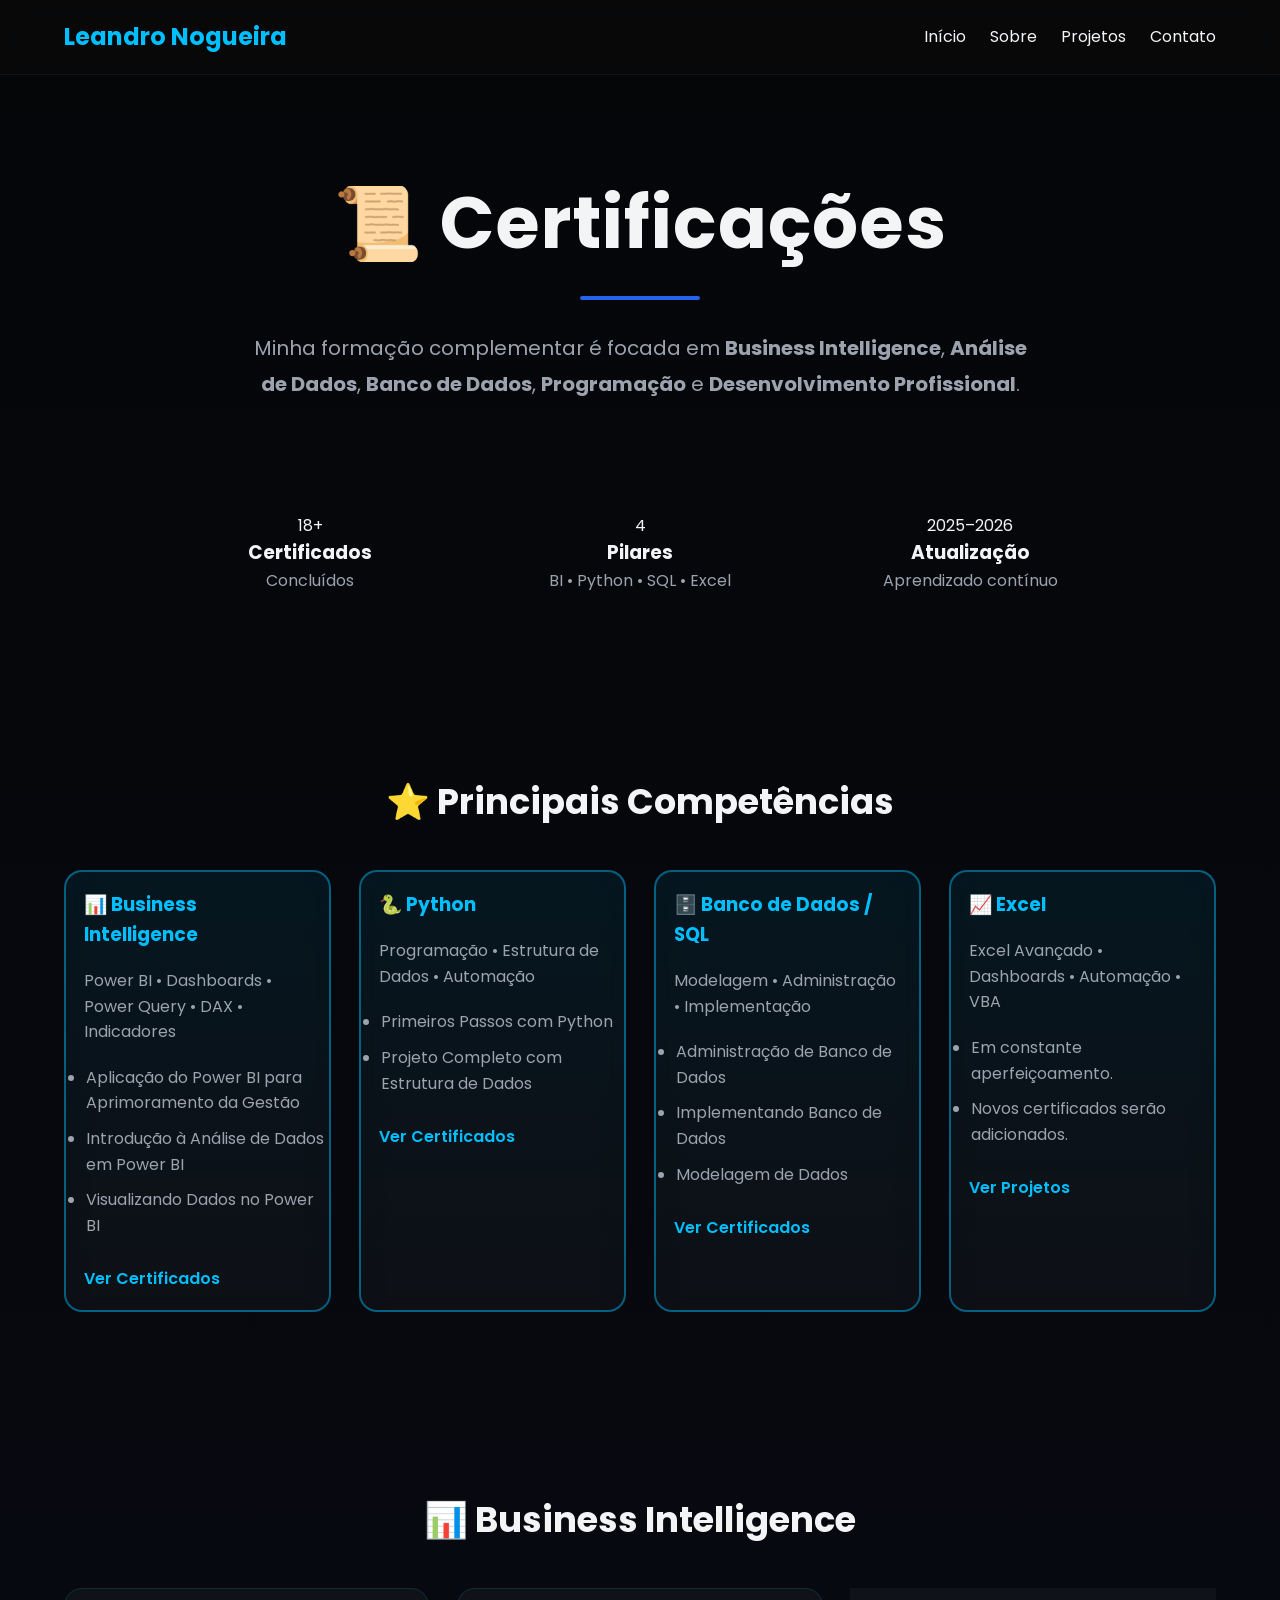
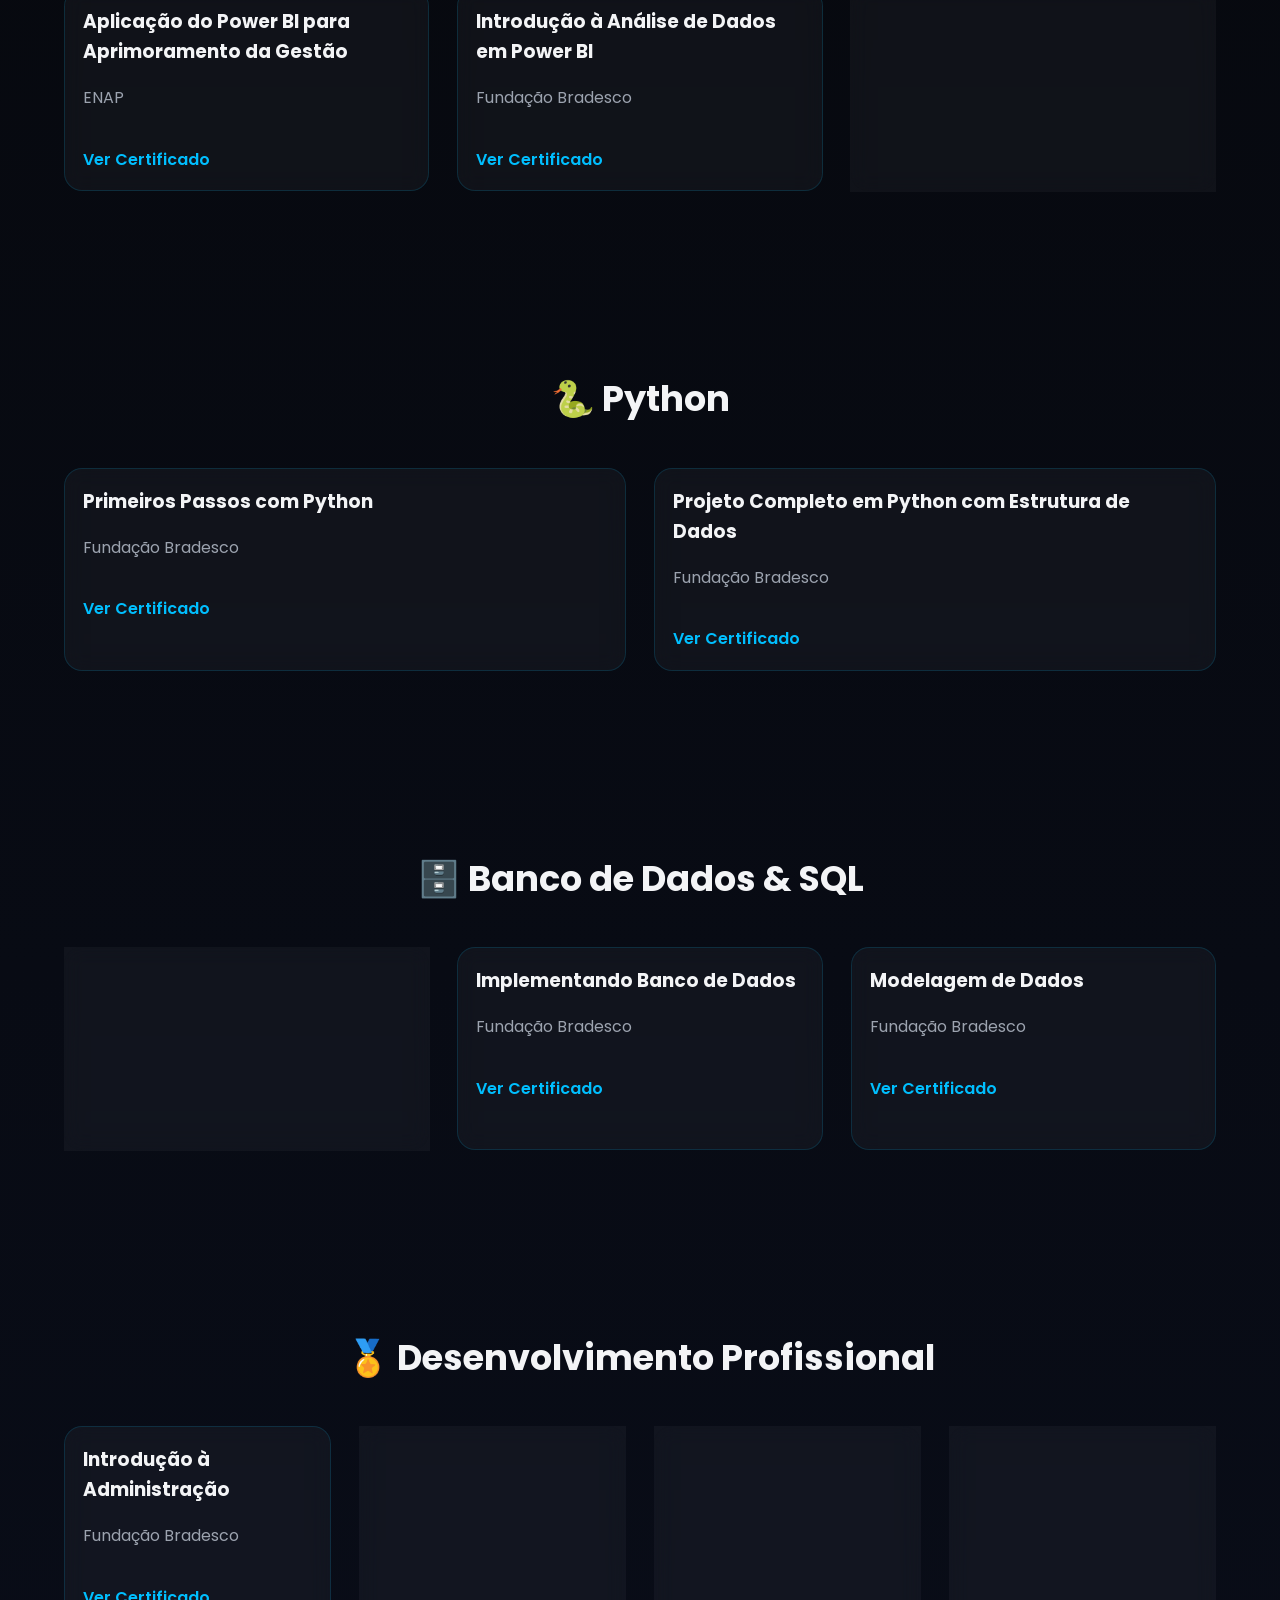
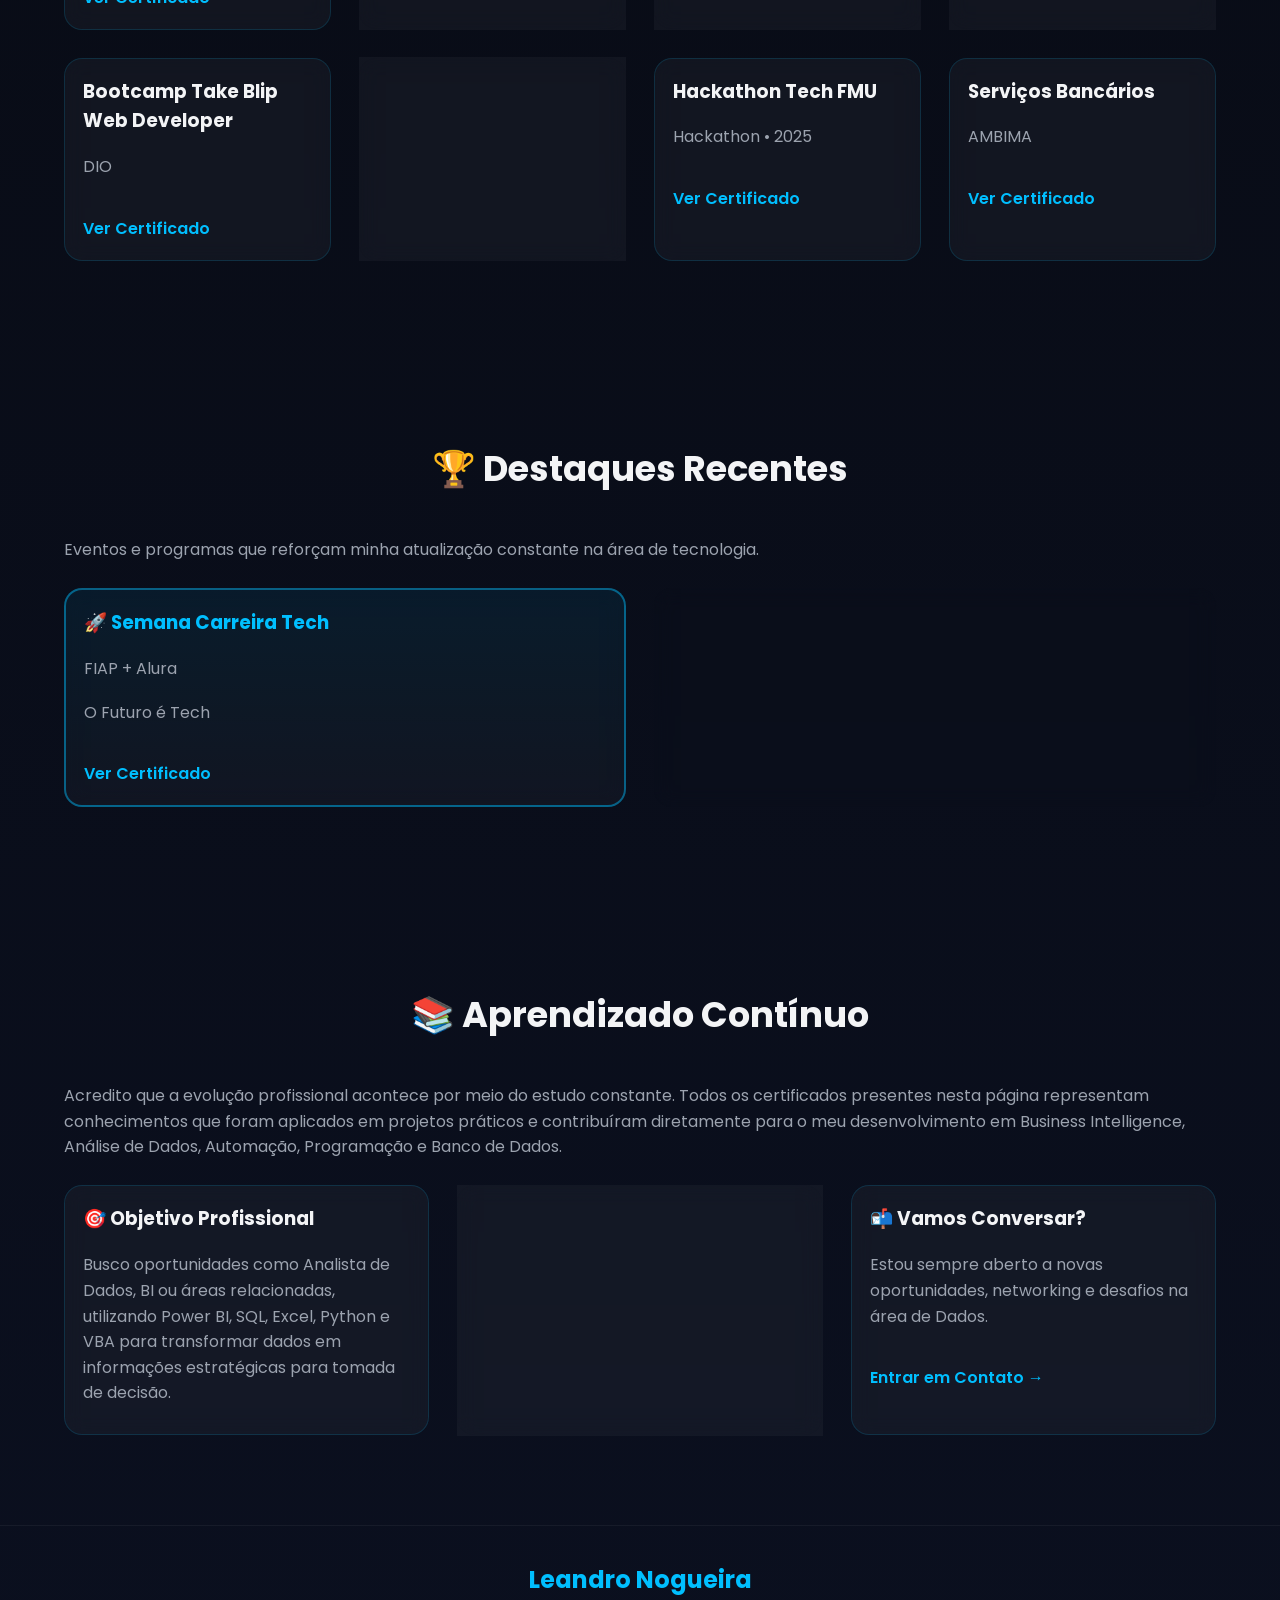
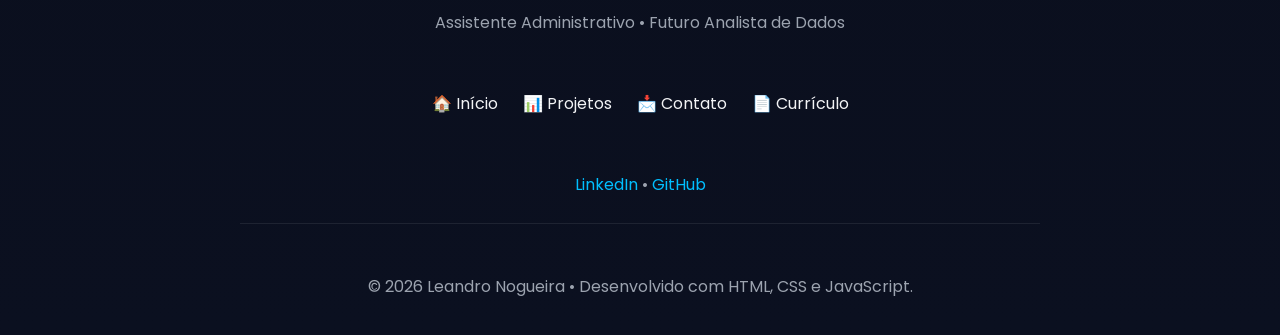
==== certificados.html @ 72499ffb "Add files via upload" ====
<!DOCTYPE html>
<html lang="pt-BR">

<head>

    <meta charset="UTF-8">

    <meta name="viewport" content="width=device-width, initial-scale=1.0">

    <title>Certificações | Leandro Nogueira</title>

    <link rel="stylesheet" href="style.css">

    <link href="https://fonts.googleapis.com/css2?family=Poppins:wght@300;400;600;700&display=swap" rel="stylesheet">

</head>

<body>

<header>

<nav>

<h2>Leandro Nogueira</h2>

<ul>

<li><a href="index.html">Início</a></li>

<li><a href="index.html#sobre">Sobre</a></li>

<li><a href="index.html#projetos">Projetos</a></li>

<li><a href="index.html#contato">Contato</a></li>

</ul>

</nav>

</header>

<section class="certificados-header">

<div style="text-align: center; max-width: 900px; margin: 0 auto;">

    <h1 style="font-size: 72px; font-weight: 700; margin-bottom: 15px; letter-spacing: 1px;">

        📜 Certificações

    </h1>

    <div style="width: 120px; height: 4px; background: #2563eb; margin: 0 auto 30px; border-radius: 50px;"></div>

    <p style="font-size: 20px; max-width: 800px; margin: 0 auto; line-height: 1.8;">

        Minha formação complementar é focada em
        <strong>Business Intelligence</strong>,
        <strong>Análise de Dados</strong>,
        <strong>Banco de Dados</strong>,
        <strong>Programação</strong> e
        <strong>Desenvolvimento Profissional</strong>.

    </p>

</div>

<br><br>

<div class="estatisticas"
style="
display:flex;
justify-content:center;
align-items:stretch;
gap:30px;
flex-wrap:wrap;
max-width:1200px;
margin:60px auto 0;
">

<div class="estatistica-item"
style="
width:300px;
text-align:center;
">

<div class="numero">

18<span>+</span>

</div>

<div class="linha"></div>

<h3>Certificados</h3>

<p>Concluídos</p>

</div>

<div class="estatistica-item"
style="
width:300px;
text-align:center;
">

<div class="numero">

4

</div>

<div class="linha"></div>

<h3>Pilares</h3>

<p>BI • Python • SQL • Excel</p>

</div>

<div class="estatistica-item"
style="
width:300px;
text-align:center;
">

<div class="numero">

2025–2026

</div>

<div class="linha"></div>

<h3>Atualização</h3>

<p>Aprendizado contínuo</p>

</div>

</div>

</section>

<section>

<h2>⭐ Principais Competências</h2>

<div class="cards">

<div class="card destaque">

<h3>📊 Business Intelligence</h3>

<p>

Power BI • Dashboards • Power Query • DAX • Indicadores

</p>

<ul>

<li>Aplicação do Power BI para Aprimoramento da Gestão</li>

<li>Introdução à Análise de Dados em Power BI</li>

<li>Visualizando Dados no Power BI</li>

</ul>

<a href="assets/certificados/aplicacao-power-bi-aprimoramento-gestao-enap.pdf" target="_blank">

Ver Certificados

</a>

</div>

<div class="card destaque">

<h3>🐍 Python</h3>

<p>

Programação • Estrutura de Dados • Automação

</p>

<ul>

<li>Primeiros Passos com Python</li>

<li>Projeto Completo com Estrutura de Dados</li>

</ul>

<a href="assets/certificados/python-estrutura-dados-fundacao-bradesco.pdf" target="_blank">

Ver Certificados

</a>

</div>

<div class="card destaque">

<h3>🗄️ Banco de Dados / SQL</h3>

<p>

Modelagem • Administração • Implementação

</p>

<ul>

<li>Administração de Banco de Dados</li>

<li>Implementando Banco de Dados</li>

<li>Modelagem de Dados</li>

</ul>

<a href="assets/certificados/modelagem-dados-fundacao-bradesco.pdf" target="_blank">

Ver Certificados

</a>

</div>

<div class="card destaque">

<h3>📈 Excel</h3>

<p>

Excel Avançado • Dashboards • Automação • VBA

</p>

<ul>

<li>Em constante aperfeiçoamento.</li>

<li>Novos certificados serão adicionados.</li>

</ul>

<a href="assets/certificados/excel-avancado.pdf" target="_blank">

Ver Projetos

</a>

</div>

</div>

</section>

<section>

<h2>📊 Business Intelligence</h2>

<div class="cards">

<div class="card">

<h3>Aplicação do Power BI para Aprimoramento da Gestão</h3>

<p>ENAP</p>

<a href="assets/certificados/aplicacao-power-bi-aprimoramento-gestao-enap.pdf" target="_blank">

Ver Certificado

</a>

</div>

<div class="card">

<h3>Introdução à Análise de Dados em Power BI</h3>

<p>Fundação Bradesco</p>

<a href="assets/certificados/introducao-analise-dados-power-bi-fundacao-bradesco.pdf" target="_blank">

Ver Certificado

</a>

</div>

<div class="card">

<h3>Visualizando Dados no Power BI</h3>

<p>Fundação Bradesco</p>

<a href="assets/certificados/visualizando-dados-power-bi-fundacao-bradesco.pdf" target="_blank">

Ver Certificado

</a>

</div>

</div>

</section>

<section>

<h2>🐍 Python</h2>

<div class="cards">

<div class="card">

<h3>Primeiros Passos com Python</h3>

<p>Fundação Bradesco</p>

<a href="assets/certificados/primeiros-passos-python.pdf" target="_blank">

Ver Certificado

</a>

</div>

<div class="card">

<h3>Projeto Completo em Python com Estrutura de Dados</h3>

<p>Fundação Bradesco</p>

<a href="assets/certificados/python-estrutura-dados-fundacao-bradesco.pdf" target="_blank">

Ver Certificado

</a>

</div>

</div>

</section>

<section>

<h2>🗄️ Banco de Dados & SQL</h2>

<div class="cards">

<div class="card">

<h3>Administração de Banco de Dados</h3>

<p>Fundação Bradesco</p>

<a href="assets/certificados/administracao-banco-dados-fundacao-bradesco.pdf" target="_blank">

Ver Certificado

</a>

</div>

<div class="card">

<h3>Implementando Banco de Dados</h3>

<p>Fundação Bradesco</p>

<a href="assets/certificados/implementando-banco-dados-fundacao-bradesco.pdf" target="_blank">

Ver Certificado

</a>

</div>

<div class="card">

<h3>Modelagem de Dados</h3>

<p>Fundação Bradesco</p>

<a href="assets/certificados/modelagem-dados-fundacao-bradesco.pdf" target="_blank">

Ver Certificado

</a>

</div>

</div>

</section>

<section>

<h2>🏅 Desenvolvimento Profissional</h2>

<div class="cards">

<div class="card">

<h3>Introdução à Administração</h3>

<p>Fundação Bradesco</p>

<a href="assets/certificados/introducao-administracao-fundacao-bradesco.pdf" target="_blank">

Ver Certificado

</a>

</div>

<div class="card">

<h3>Partiu Mercado</h3>

<p>SEBRAE</p>

<a href="assets/certificados/partiu-mercado-sebrae.pdf" target="_blank">

Ver Certificado

</a>

</div>

<div class="card">

<h3>Conectado com o Amanhã</h3>

<p>Programa de Formação</p>

<a href="assets/certificados/conectado-com-o-amanha.pdf" target="_blank">

Ver Certificado

</a>

</div>

<div class="card">

<h3>Comece Certo nas Redes Sociais</h3>

<p>Marketing Digital</p>

<a href="assets/certificados/comece-certo-redes-sociais.pdf" target="_blank">

Ver Certificado

</a>

</div>

<div class="card">

<h3>Bootcamp Take Blip Web Developer</h3>

<p>DIO</p>

<a href="assets/certificados/bootcamp-take-blip-web-developer.pdf" target="_blank">

Ver Certificado

</a>

</div>

<div class="card">

<h3>CRUD em C#</h3>

<p>Desenvolvimento de Software</p>

<a href="assets/certificados/crud-csharp-padroes-desenvolvimento.pdf" target="_blank">

Ver Certificado

</a>

</div>

<div class="card">

<h3>Hackathon Tech FMU</h3>

<p>Hackathon • 2025</p>

<a href="assets/certificados/hackathon-tech-fmu-2025-2.pdf" target="_blank">

Ver Certificado

</a>

</div>

<div class="card">

<h3>Serviços Bancários</h3>

<p>AMBIMA</p>

<a href="assets/certificados/servicos-bancarios-ambima.pdf" target="_blank">

Ver Certificado

</a>

</div>

</div>

</section>

<section class="destaque-certificados">

<h2>🏆 Destaques Recentes</h2>

<p>

Eventos e programas que reforçam minha atualização constante na área de tecnologia.

</p>
<br>
<div class="cards">

<div class="card destaque">

<h3>🚀 Semana Carreira Tech</h3>

<p>

FIAP + Alura

</p>

<p>

O Futuro é Tech

</p>

<a href="assets/certificados/semana-carreira-tech-fiap-alura-futuro-tech.pdf" target="_blank">

Ver Certificado

</a>

</div>

<div class="card destaque">

<h3>🤖 Semana Carreira Tech</h3>

<p>

FIAP + Alura

</p>

<p>

IA, Desenvolvimento e Dados

</p>

<a href="assets/certificados/semana-carreira-tech-fiap-alura-ia-dev-dados.pdf" target="_blank">

Ver Certificado

</a>

</div>

</div>

</section>

<section class="conclusao-certificados">

<h2>📚 Aprendizado Contínuo</h2>

<p>

Acredito que a evolução profissional acontece por meio do estudo constante.

Todos os certificados presentes nesta página representam conhecimentos que

foram aplicados em projetos práticos e contribuíram diretamente para o meu

desenvolvimento em Business Intelligence, Análise de Dados, Automação,

Programação e Banco de Dados.

</p>
<br>
<div class="cards">

<div class="card">

<h3>🎯 Objetivo Profissional</h3>

<p>

Busco oportunidades como Analista de Dados, BI ou áreas relacionadas,

utilizando Power BI, SQL, Excel, Python e VBA para transformar dados

em informações estratégicas para tomada de decisão.

</p>

</div>

<div class="card">

<h3>📂 Conheça meus Projetos</h3>

<p>

Além dos certificados, desenvolvi dashboards, automações em Excel,

projetos com Python e soluções voltadas à análise de dados.

</p>

<a href="projetos.html#projetos">

Ver Projetos →

</a>

</div>

<div class="card">

<h3>📬 Vamos Conversar?</h3>

<p>

Estou sempre aberto a novas oportunidades, networking e desafios

na área de Dados.

</p>

<a href="index.html#contato">

Entrar em Contato →

</a>

</div>

</div>

</section>

<footer>

<div class="footer-content">

<h2>Leandro Nogueira</h2>

<p>

Assistente Administrativo • Futuro Analista de Dados

</p>
<br>
<div class="footer-links">

<a href="index.html">

🏠 Início

</a>

<a href="index.html#projetos">

📊 Projetos

</a>

<a href="index.html#contato">

📩 Contato

</a>

<a href="assets/cv.pdf" target="_blank">

📄 Currículo

</a>

</div>
<br>
<div class="footer-redes">

<a href="https://www.linkedin.com/in/leandro-nogueira-6450ab218/" target="_blank">

LinkedIn

</a>

<span>•</span>

<a href="https://github.com/" target="_blank">

GitHub

</a>

</div>

<hr>
<br>
<p>

© 2026 Leandro Nogueira • Desenvolvido com HTML, CSS e JavaScript.

</p>

</div>

</footer>

<script src="script.js"></script>

</body>

</html>
---- style.css ----
:root{
  --bg:#09090b;
  --surface:#111827;
  --surface2:#1f2937;
  --primary:#00bfff;
  --primary2:#3b82f6;
  --text:#f3f4f6;
  --muted:#9ca3af;
  --radius:18px;
  --shadow:0 10px 30px rgba(0,191,255,.15);
}
*{margin:0;padding:0;box-sizing:border-box}
html{scroll-behavior:smooth}
body{
 font-family:Poppins,sans-serif;
 background:linear-gradient(180deg,#050608,#0b1020);
 color:var(--text);
 line-height:1.6;
}
header{
 position:sticky;top:0;z-index:1000;
 backdrop-filter:blur(10px);
 background:rgba(9,9,11,.8);
 border-bottom:1px solid rgba(255,255,255,.05)
}
nav{
 max-width:1200px;margin:auto;
 display:flex;justify-content:space-between;align-items:center;
 padding:18px 24px;
}
nav h2{color:var(--primary)}
nav ul{display:flex;gap:24px;list-style:none}
nav a{
 color:var(--text);text-decoration:none;transition:.3s
}
nav a:hover{color:var(--primary)}
.hero{
 min-height:100vh;
 display:grid;
 grid-template-columns:1fr 1fr;
 gap:40px;
 align-items:center;
 max-width:1200px;
 margin:auto;
 padding:80px 24px;
}
.hero h1{font-size:3.5rem}
.hero h3{color:var(--primary);margin:10px 0}
.hero p{max-width:600px;color:var(--muted)}
.hero-img{display:flex;justify-content:center}
.hero-img img{
 width:340px;height:340px;object-fit:cover;
 border-radius:50%;
 border:4px solid var(--primary);
 box-shadow:0 0 40px rgba(0,191,255,.35);
}
.botao,.botao2{
 display:inline-block;
 margin-top:25px;
 padding:14px 28px;
 border-radius:999px;
 text-decoration:none;
 transition:.3s;
 margin-right:12px;
}
.botao{
 background:linear-gradient(90deg,var(--primary),var(--primary2));
 color:#fff;
 box-shadow:var(--shadow);
}
.botao:hover{transform:translateY(-3px) scale(1.03)}
.botao2{
 border:2px solid var(--primary);
 color:var(--primary)
}
.botao2:hover{background:var(--primary);color:#fff}
section{
 max-width:1200px;
 margin:auto;
 padding:90px 24px;
}
section h2{
 text-align:center;
 margin-bottom:40px;
 font-size:2.2rem;
}
#sobre p{
 max-width:850px;
 margin:auto;
 color:var(--muted);
 text-align:center;
}
.cards{
 display:grid;
 grid-template-columns:repeat(auto-fit,minmax(260px,1fr));
 gap:28px;
}
.card{
 background:rgba(255,255,255,.04);
 border:1px solid rgba(0,191,255,.15);
 border-radius:var(--radius);
 overflow:hidden;
 transition:.35s;
 backdrop-filter:blur(10px);
}
.card:hover{
 transform:translateY(-8px);
 box-shadow:var(--shadow);
 border-color:var(--primary);
}
.card img{width:100%;height:180px;object-fit:cover}
.card h3,.card p,.card a{margin:18px}
.card p{color:var(--muted)}
.card a{
 display:inline-block;
 color:var(--primary);
 text-decoration:none;
 font-weight:600;
}
.skills{
 display:flex;
 flex-wrap:wrap;
 gap:15px;
 justify-content:center;
}
.skills span{
 padding:12px 20px;
 border-radius:999px;
 border:1px solid rgba(0,191,255,.25);
 background:#0f172a;
 transition:.3s;
}
.skills span:hover{
 background:var(--primary);
 color:#fff;
 transform:translateY(-3px);
}
#contato{
 text-align:center;
}
#contato a{
 color:var(--primary);
 text-decoration:none;
}
footer{
 text-align:center;
 padding:35px;
 color:var(--muted);
 border-top:1px solid rgba(255,255,255,.05);
}
::-webkit-scrollbar{width:10px}
::-webkit-scrollbar-thumb{
 background:linear-gradient(var(--primary),var(--primary2));
 border-radius:10px;
}
@media(max-width:900px){
 .hero{
  grid-template-columns:1fr;
  text-align:center;
 }
 .hero-img{order:-1}
 .hero h1{font-size:2.6rem}
 nav{
  flex-direction:column;
  gap:15px;
 }
 nav ul{
  flex-wrap:wrap;
  justify-content:center;
  gap:14px;
 }
 .hero-img img{
  width:250px;
  height:250px;
 }
}
@media(max-width:600px){
 section{padding:70px 18px}
 .hero{padding:50px 18px}
 .hero h1{font-size:2rem}
 .botao,.botao2{
  display:block;
  margin:15px auto;
  text-align:center;
 }
}
.hidden{
    opacity:0;
    transform:translateY(40px);
    transition:all .8s ease;
}

.show{
    opacity:1;
    transform:translateY(0);
}
/* ========================================= */
/* PÁGINAS DE PROJETOS */
/* ========================================= */

.hero-projeto{
    min-height:100vh;
    display:grid;
    grid-template-columns:1fr 1fr;
    gap:60px;
    align-items:center;
    max-width:1200px;
    margin:auto;
    padding:80px 24px;
}

.hero-projeto .hero-text h1{
    font-size:3.5rem;
    margin-bottom:15px;
}

.hero-projeto .hero-text h3{
    color:var(--primary);
    margin-bottom:20px;
}

.hero-projeto .hero-text p{
    color:var(--muted);
    max-width:600px;
}

.hero-projeto .hero-img{
    display:flex;
    justify-content:center;
    align-items:center;
}

.hero-projeto .hero-img img{

    width:100%;
    max-width:560px;

    border-radius:20px;

    border:2px solid rgba(0,191,255,.2);

    box-shadow:0 0 40px rgba(0,191,255,.2);

    transition:.4s;

}

.hero-projeto .hero-img img:hover{

    transform:scale(1.02);

    box-shadow:0 0 60px rgba(0,191,255,.35);

}

/* ========================================= */

.dashboard{

    margin-top:50px;

    display:flex;

    justify-content:center;

}

.dashboard img{

    width:100%;

    border-radius:20px;

    border:1px solid rgba(255,255,255,.08);

    box-shadow:var(--shadow);

}

/* ========================================= */

.video-container{

    width:100%;

    max-width:1000px;

    margin:40px auto;

    border-radius:20px;

    overflow:hidden;

    border:1px solid rgba(255,255,255,.08);

    box-shadow:var(--shadow);

}

.video-container video{

    display:block;

    width:100%;

}

/* ========================================= */

.card.destaque{

    border:2px solid rgba(0,191,255,.45);

    background:linear-gradient(
        180deg,
        rgba(0,191,255,.08),
        rgba(255,255,255,.03)
    );

}

.card.destaque h3{

    color:var(--primary);

}

/* ========================================= */

.cards img{

    transition:.4s;

}

.cards:hover img{

    opacity:.75;

}

.cards .card:hover img{

    opacity:1;

    transform:scale(1.04);

}

/* ========================================= */

.footer-content{

    max-width:1200px;

    margin:auto;

}

.footer-content h2{

    color:var(--primary);

    margin-bottom:10px;

}

.footer-links{

    display:flex;

    justify-content:center;

    gap:25px;

    flex-wrap:wrap;

    margin:30px 0;

}

.footer-links a{

    color:var(--text);

    text-decoration:none;

    transition:.3s;

}

.footer-links a:hover{

    color:var(--primary);

}

.footer-redes{

    margin-bottom:25px;

}

.footer-redes a{

    color:var(--primary);

    text-decoration:none;

}

footer hr{

    border:none;

    border-top:1px solid rgba(255,255,255,.08);

    margin:25px auto;

    max-width:800px;

}

/* ========================================= */

section p{

    color:var(--muted);

}

section ul{

    margin-top:20px;

    padding-left:20px;

}

section li{

    margin-bottom:10px;

    color:var(--muted);

}

/* ========================================= */

@media(max-width:900px){

.hero-projeto{

grid-template-columns:1fr;

text-align:center;

}

.hero-projeto .hero-img{

order:-1;

}

.hero-projeto .hero-text h1{

font-size:2.6rem;

}

.hero-projeto .hero-img img{

max-width:420px;

}

.footer-links{

flex-direction:column;

gap:15px;

}

}
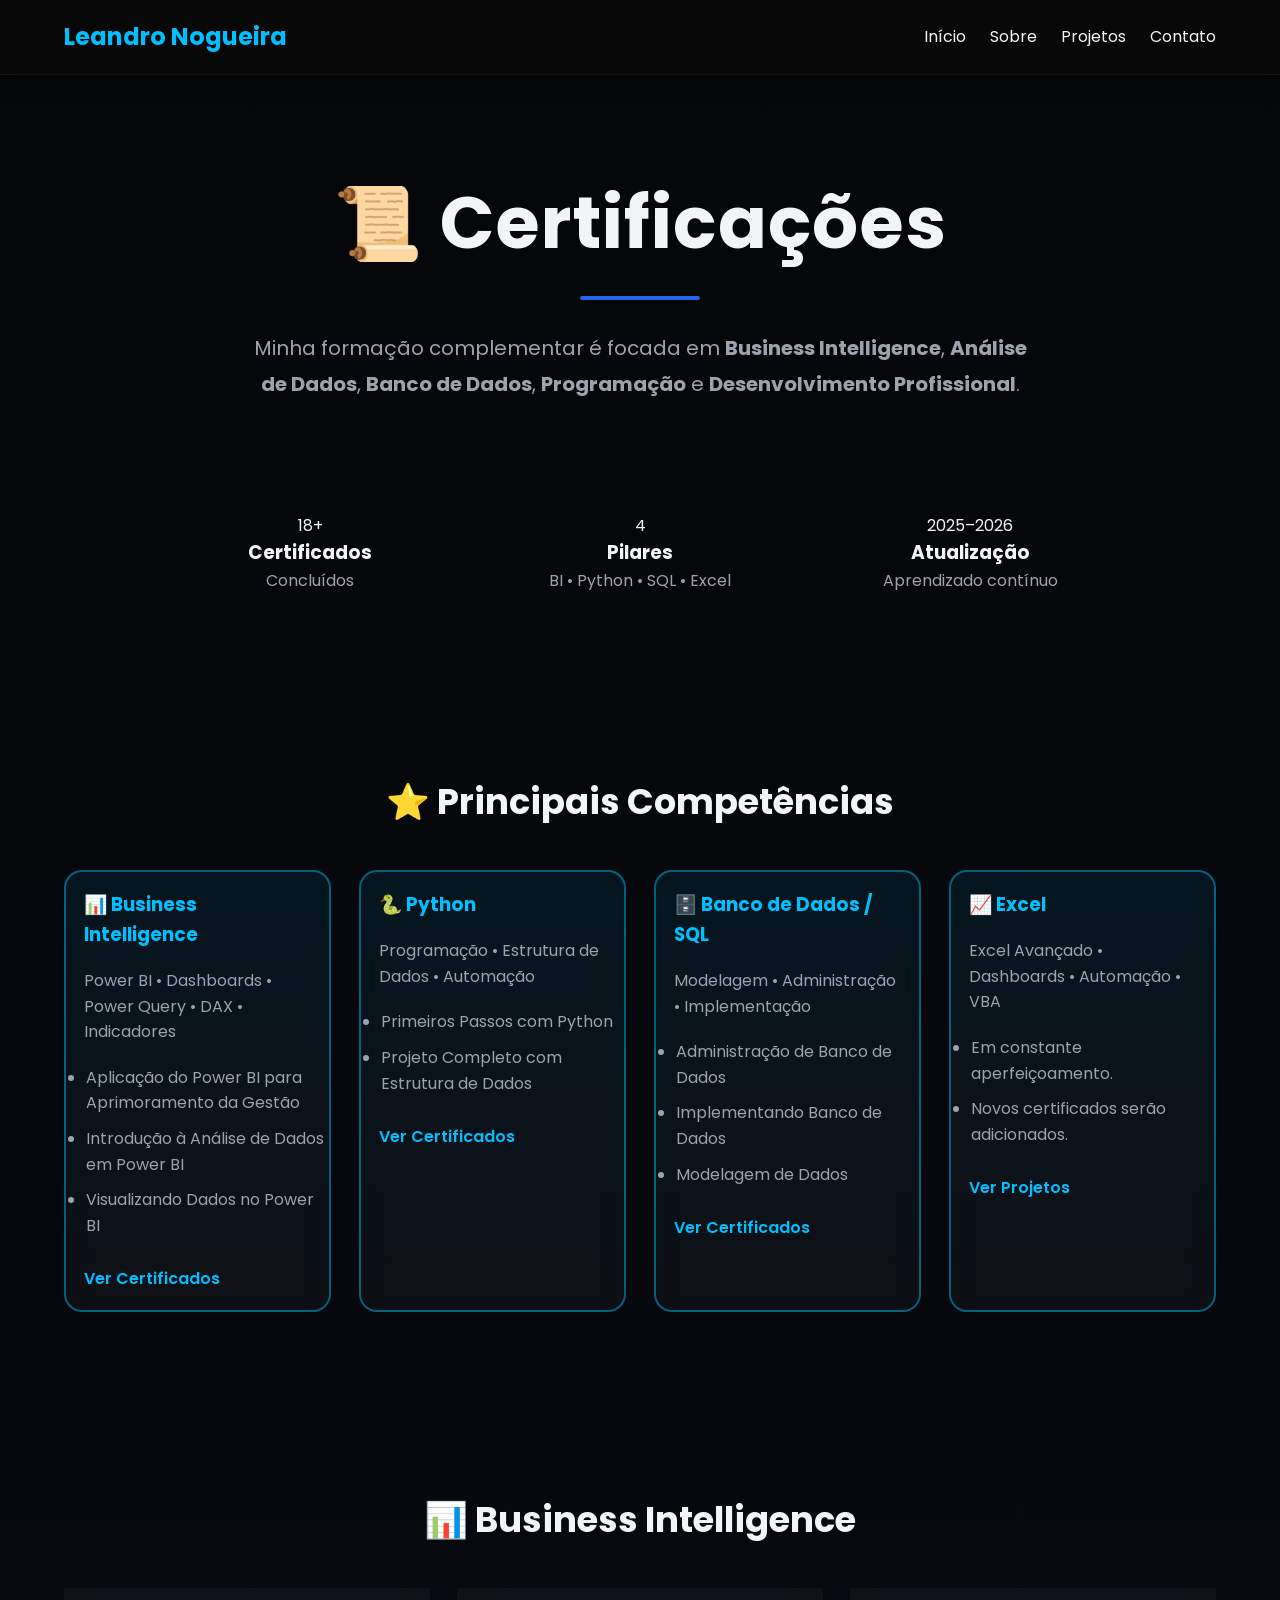
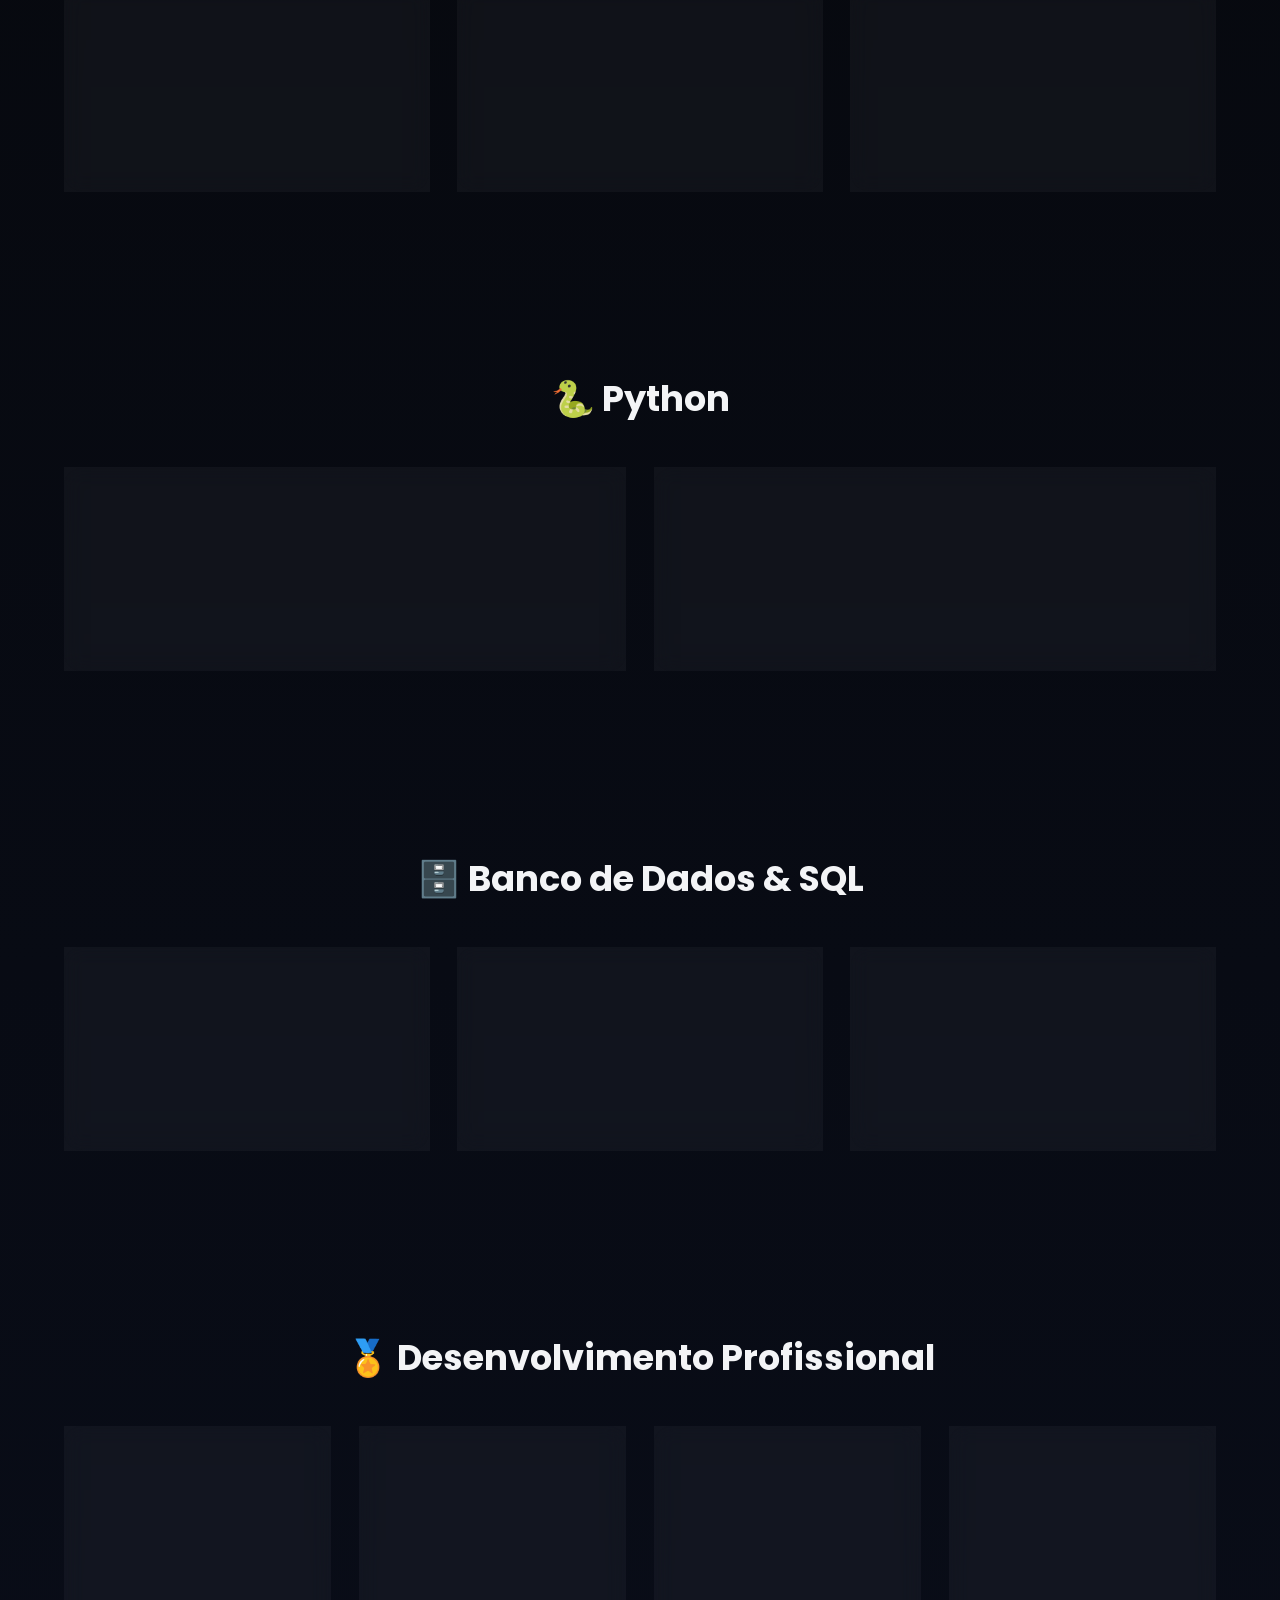
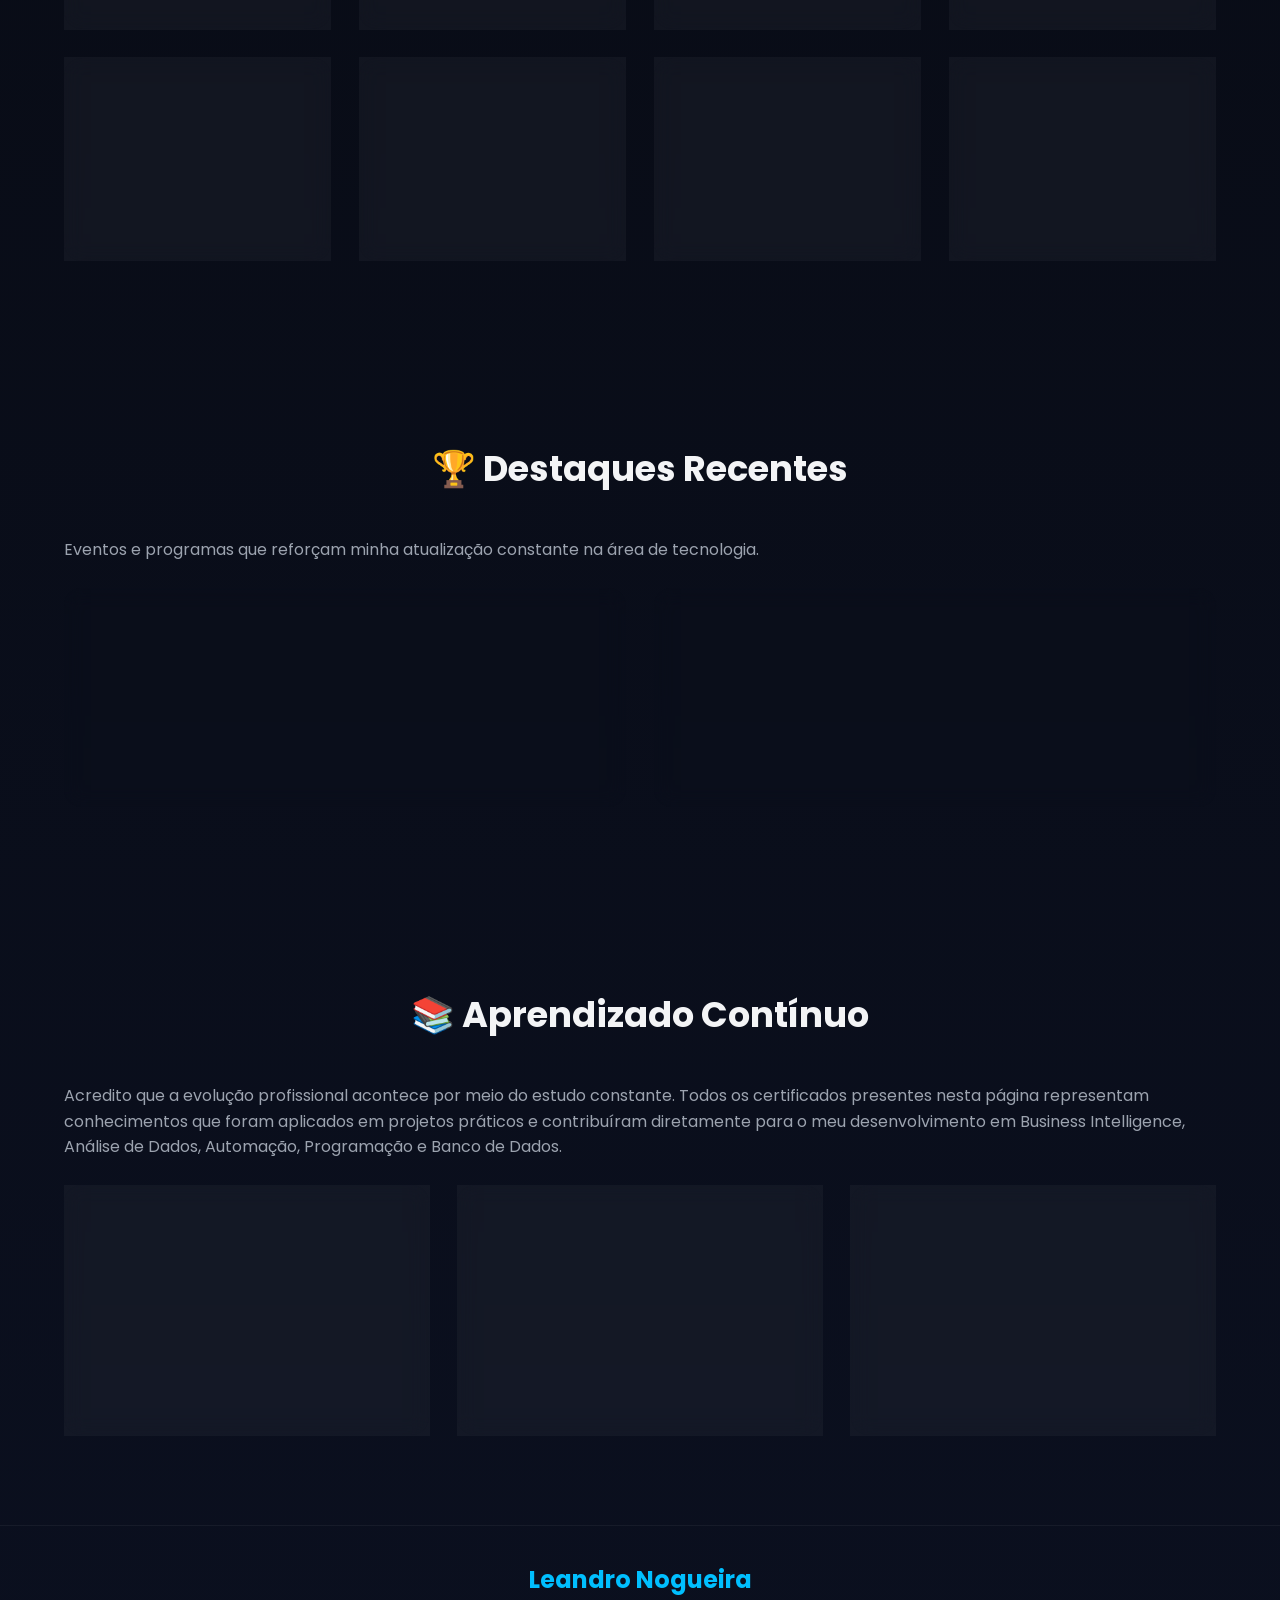
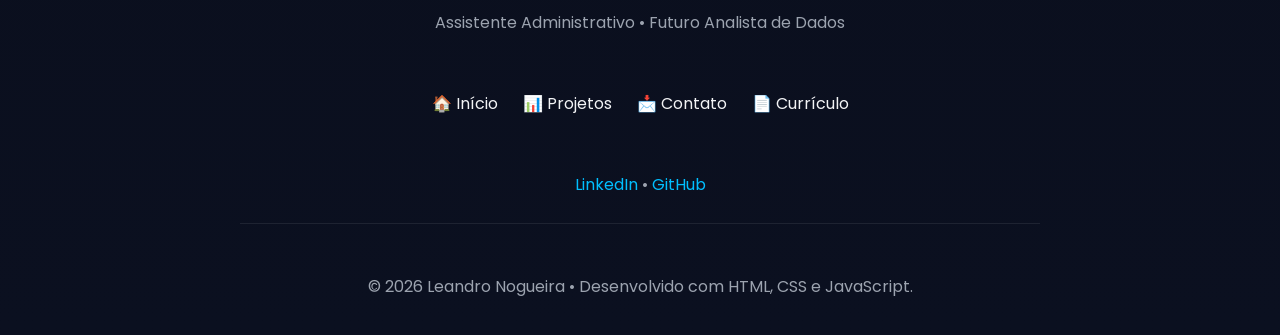
==== commit b807e30e: "Update certificados.html" ====
--- a/certificados.html
+++ b/certificados.html
@@ -167,7 +167,7 @@
 
 </ul>
 
-<a href="assets/certificados/aplicacao-power-bi-aprimoramento-gestao-enap.pdf" target="_blank">
+<a href="aplicacao-power-bi-aprimoramento-gestao-enap.pdf" target="_blank">
 
 Ver Certificados
 
@@ -193,7 +193,7 @@
 
 </ul>
 
-<a href="assets/certificados/python-estrutura-dados-fundacao-bradesco.pdf" target="_blank">
+<a href="python-estrutura-dados-fundacao-bradesco.pdf" target="_blank">
 
 Ver Certificados
 
@@ -221,7 +221,7 @@
 
 </ul>
 
-<a href="assets/certificados/modelagem-dados-fundacao-bradesco.pdf" target="_blank">
+<a href="modelagem-dados-fundacao-bradesco.pdf" target="_blank">
 
 Ver Certificados
 
@@ -247,7 +247,7 @@
 
 </ul>
 
-<a href="assets/certificados/excel-avancado.pdf" target="_blank">
+<a href="excel-avancado.pdf" target="_blank">
 
 Ver Projetos
 
@@ -271,7 +271,7 @@
 
 <p>ENAP</p>
 
-<a href="assets/certificados/aplicacao-power-bi-aprimoramento-gestao-enap.pdf" target="_blank">
+<a href="aplicacao-power-bi-aprimoramento-gestao-enap.pdf" target="_blank">
 
 Ver Certificado
 
@@ -285,7 +285,7 @@
 
 <p>Fundação Bradesco</p>
 
-<a href="assets/certificados/introducao-analise-dados-power-bi-fundacao-bradesco.pdf" target="_blank">
+<a href="introducao-analise-dados-power-bi-fundacao-bradesco.pdf" target="_blank">
 
 Ver Certificado
 
@@ -299,7 +299,7 @@
 
 <p>Fundação Bradesco</p>
 
-<a href="assets/certificados/visualizando-dados-power-bi-fundacao-bradesco.pdf" target="_blank">
+<a href="visualizando-dados-power-bi-fundacao-bradesco.pdf" target="_blank">
 
 Ver Certificado
 
@@ -323,7 +323,7 @@
 
 <p>Fundação Bradesco</p>
 
-<a href="assets/certificados/primeiros-passos-python.pdf" target="_blank">
+<a href="primeiros-passos-python.pdf" target="_blank">
 
 Ver Certificado
 
@@ -337,7 +337,7 @@
 
 <p>Fundação Bradesco</p>
 
-<a href="assets/certificados/python-estrutura-dados-fundacao-bradesco.pdf" target="_blank">
+<a href="python-estrutura-dados-fundacao-bradesco.pdf" target="_blank">
 
 Ver Certificado
 
@@ -361,7 +361,7 @@
 
 <p>Fundação Bradesco</p>
 
-<a href="assets/certificados/administracao-banco-dados-fundacao-bradesco.pdf" target="_blank">
+<a href="administracao-banco-dados-fundacao-bradesco.pdf" target="_blank">
 
 Ver Certificado
 
@@ -375,7 +375,7 @@
 
 <p>Fundação Bradesco</p>
 
-<a href="assets/certificados/implementando-banco-dados-fundacao-bradesco.pdf" target="_blank">
+<a href="implementando-banco-dados-fundacao-bradesco.pdf" target="_blank">
 
 Ver Certificado
 
@@ -389,7 +389,7 @@
 
 <p>Fundação Bradesco</p>
 
-<a href="assets/certificados/modelagem-dados-fundacao-bradesco.pdf" target="_blank">
+<a href="modelagem-dados-fundacao-bradesco.pdf" target="_blank">
 
 Ver Certificado
 
@@ -413,7 +413,7 @@
 
 <p>Fundação Bradesco</p>
 
-<a href="assets/certificados/introducao-administracao-fundacao-bradesco.pdf" target="_blank">
+<a href="introducao-administracao-fundacao-bradesco.pdf" target="_blank">
 
 Ver Certificado
 
@@ -427,7 +427,7 @@
 
 <p>SEBRAE</p>
 
-<a href="assets/certificados/partiu-mercado-sebrae.pdf" target="_blank">
+<a href="partiu-mercado-sebrae.pdf" target="_blank">
 
 Ver Certificado
 
@@ -441,7 +441,7 @@
 
 <p>Programa de Formação</p>
 
-<a href="assets/certificados/conectado-com-o-amanha.pdf" target="_blank">
+<a href="conectado-com-o-amanha.pdf" target="_blank">
 
 Ver Certificado
 
@@ -455,7 +455,7 @@
 
 <p>Marketing Digital</p>
 
-<a href="assets/certificados/comece-certo-redes-sociais.pdf" target="_blank">
+<a href="comece-certo-redes-sociais.pdf" target="_blank">
 
 Ver Certificado
 
@@ -469,7 +469,7 @@
 
 <p>DIO</p>
 
-<a href="assets/certificados/bootcamp-take-blip-web-developer.pdf" target="_blank">
+<a href="bootcamp-take-blip-web-developer.pdf" target="_blank">
 
 Ver Certificado
 
@@ -483,7 +483,7 @@
 
 <p>Desenvolvimento de Software</p>
 
-<a href="assets/certificados/crud-csharp-padroes-desenvolvimento.pdf" target="_blank">
+<a href="crud-csharp-padroes-desenvolvimento.pdf" target="_blank">
 
 Ver Certificado
 
@@ -497,7 +497,7 @@
 
 <p>Hackathon • 2025</p>
 
-<a href="assets/certificados/hackathon-tech-fmu-2025-2.pdf" target="_blank">
+<a href="hackathon-tech-fmu-2025-2.pdf" target="_blank">
 
 Ver Certificado
 
@@ -511,7 +511,7 @@
 
 <p>AMBIMA</p>
 
-<a href="assets/certificados/servicos-bancarios-ambima.pdf" target="_blank">
+<a href="servicos-bancarios-ambima.pdf" target="_blank">
 
 Ver Certificado
 
@@ -551,7 +551,7 @@
 
 </p>
 
-<a href="assets/certificados/semana-carreira-tech-fiap-alura-futuro-tech.pdf" target="_blank">
+<a href="semana-carreira-tech-fiap-alura-futuro-tech.pdf" target="_blank">
 
 Ver Certificado
 
@@ -575,7 +575,7 @@
 
 </p>
 
-<a href="assets/certificados/semana-carreira-tech-fiap-alura-ia-dev-dados.pdf" target="_blank">
+<a href="semana-carreira-tech-fiap-alura-ia-dev-dados.pdf" target="_blank">
 
 Ver Certificado
 
@@ -699,7 +699,7 @@
 
 </a>
 
-<a href="assets/cv.pdf" target="_blank">
+<a href="cv.pdf" target="_blank">
 
 📄 Currículo
 
@@ -741,4 +741,4 @@
 
 </body>
 
-</html>+</html>
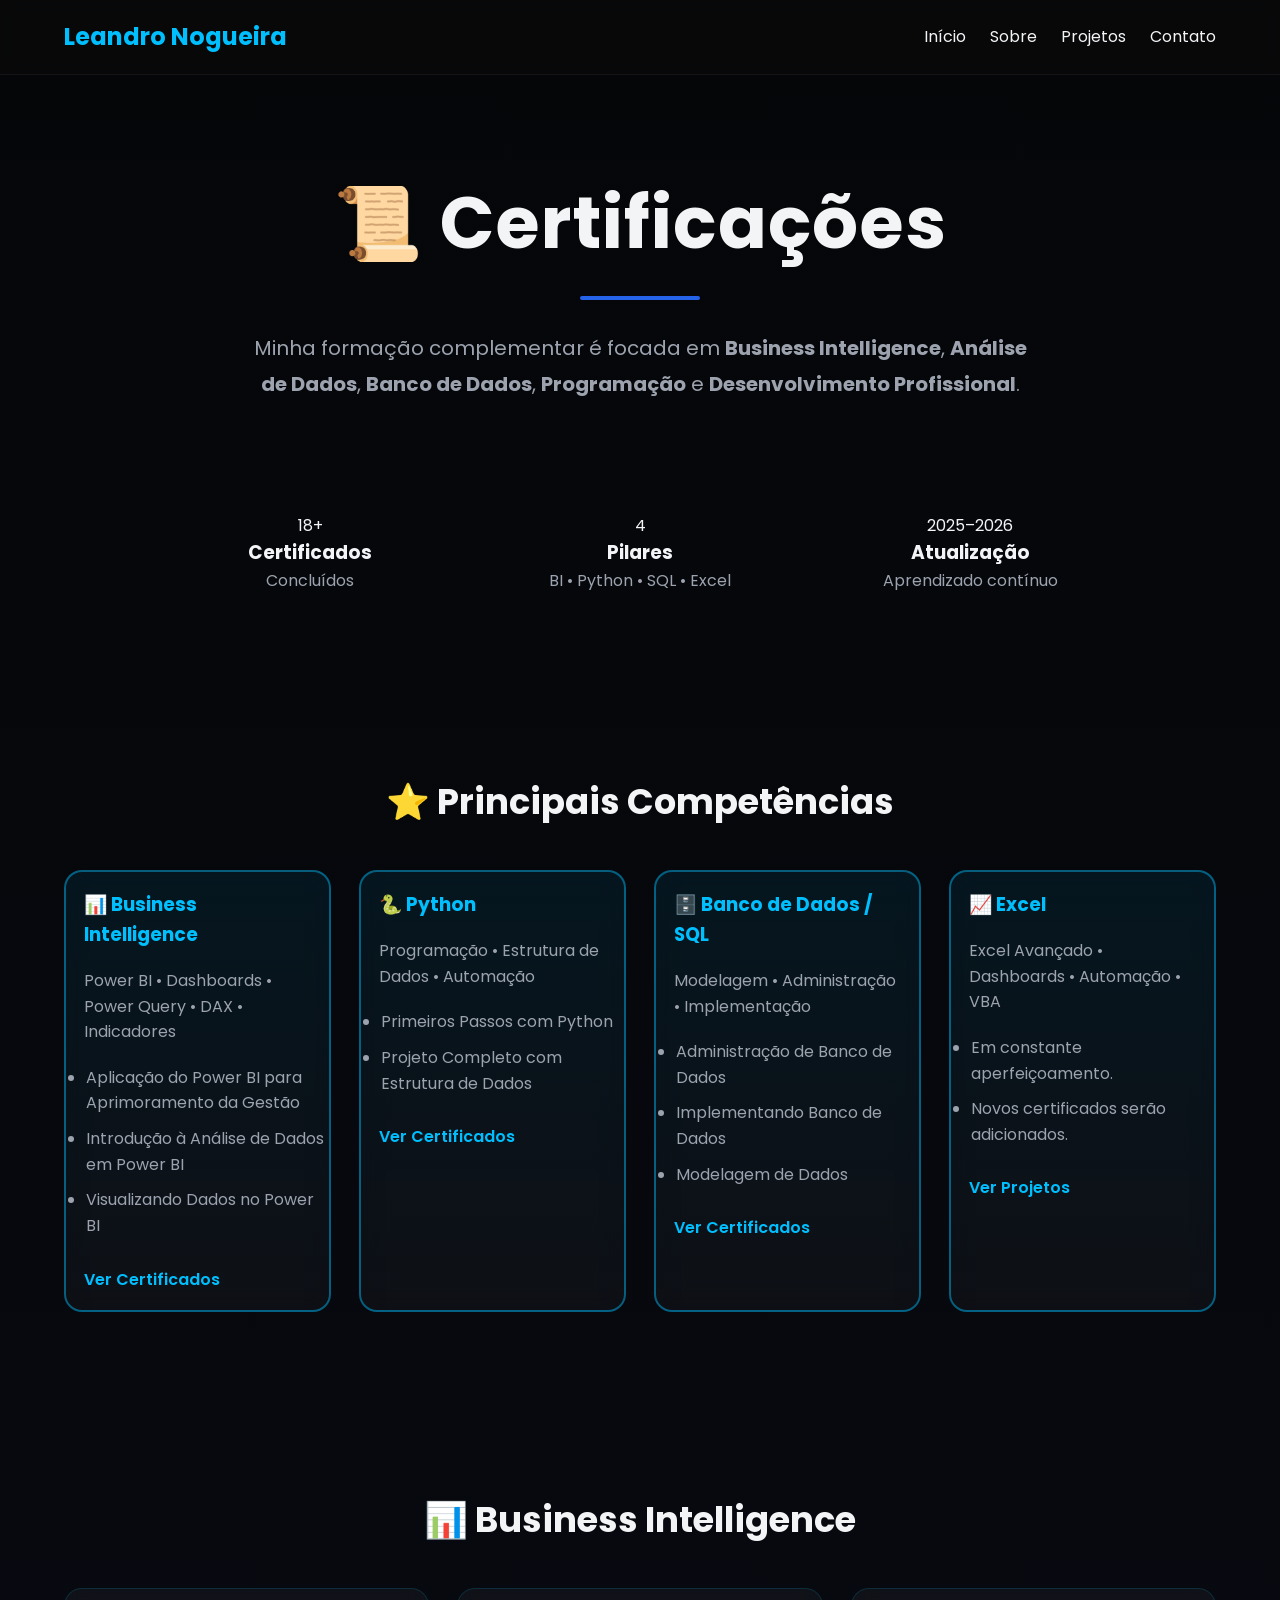
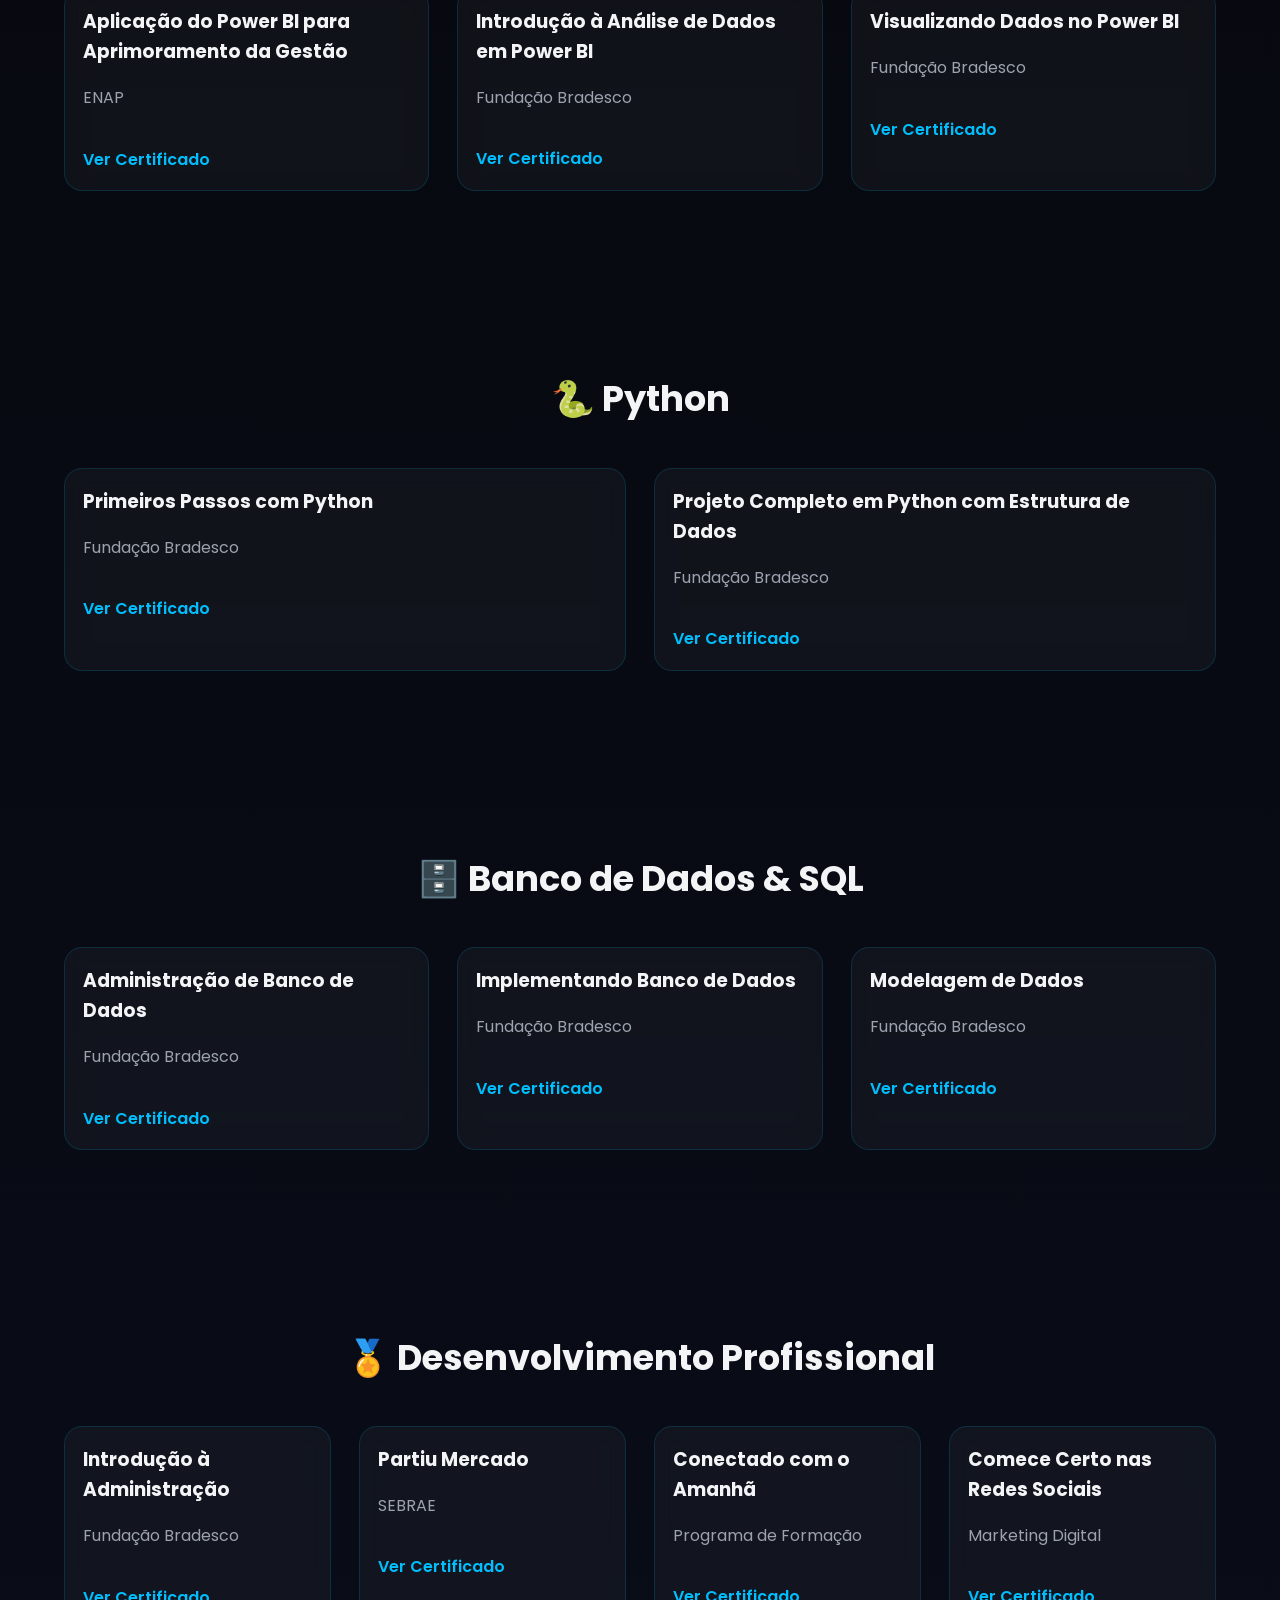
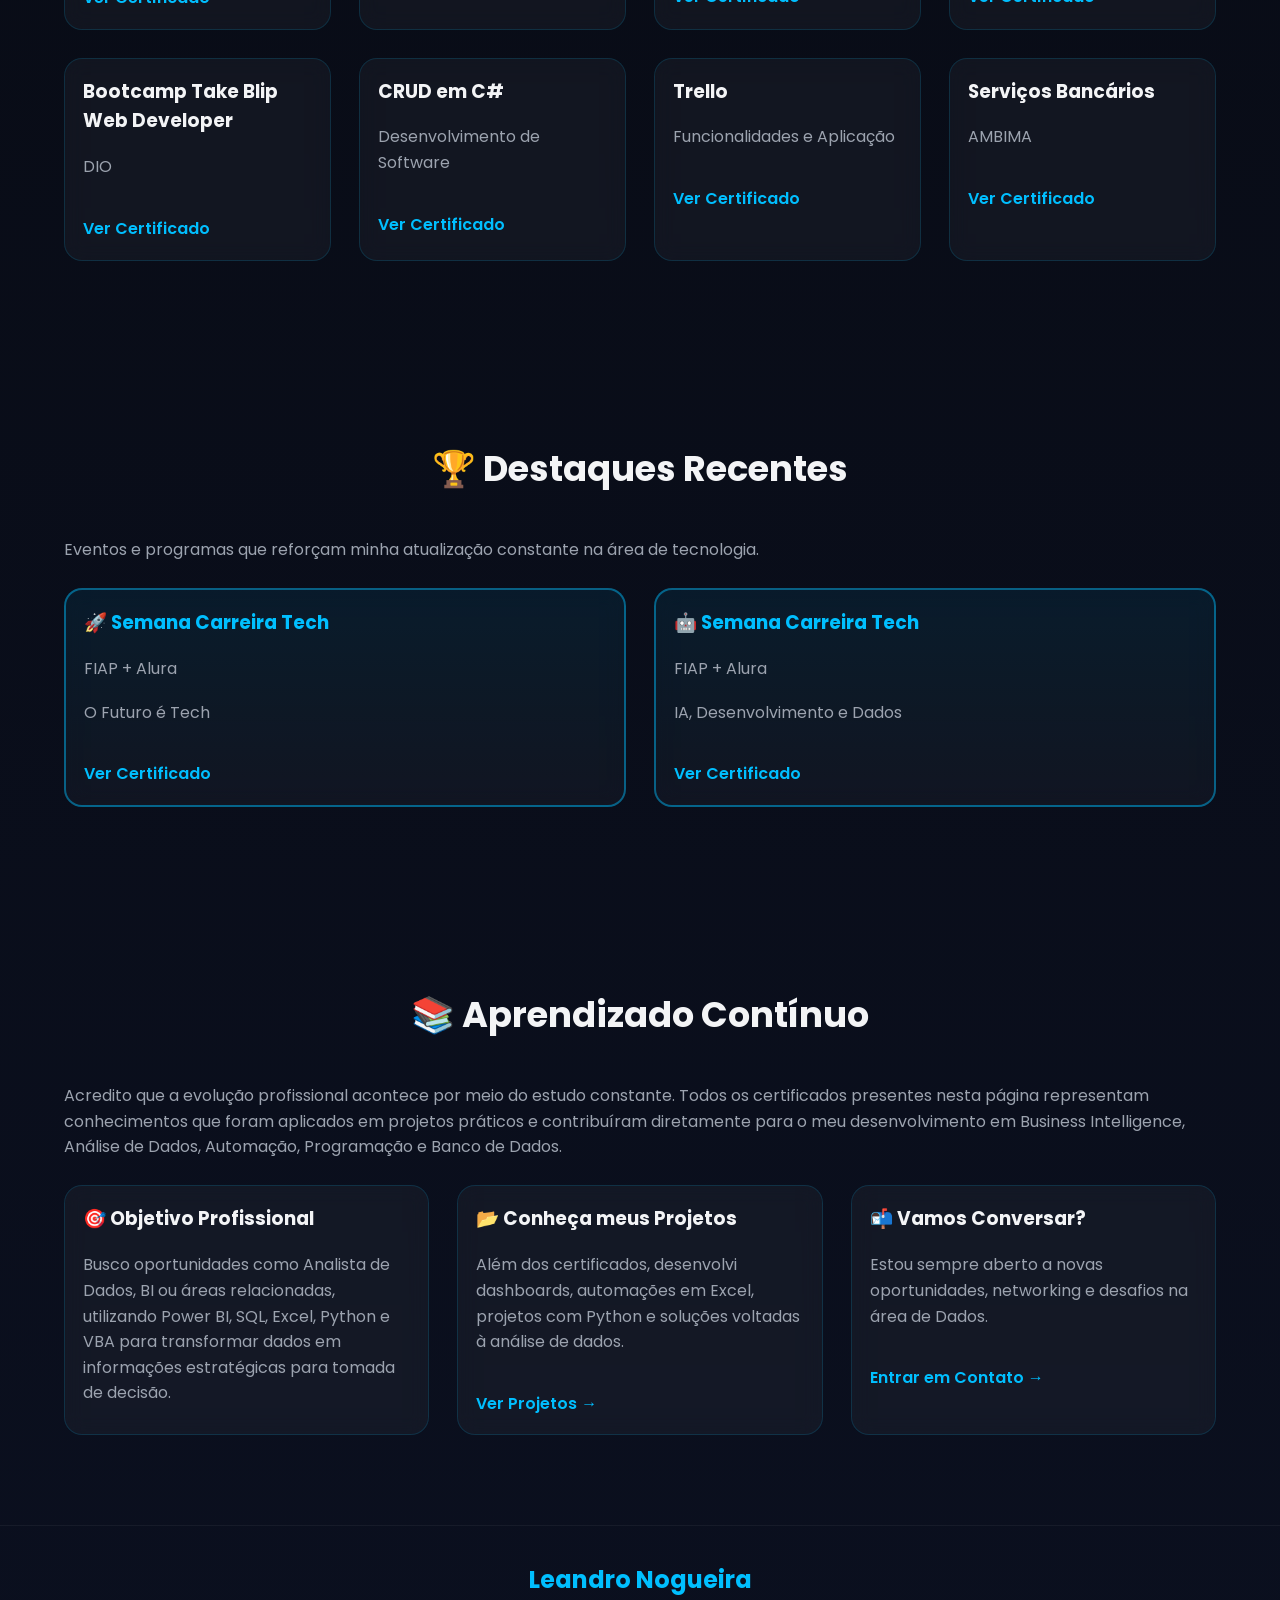
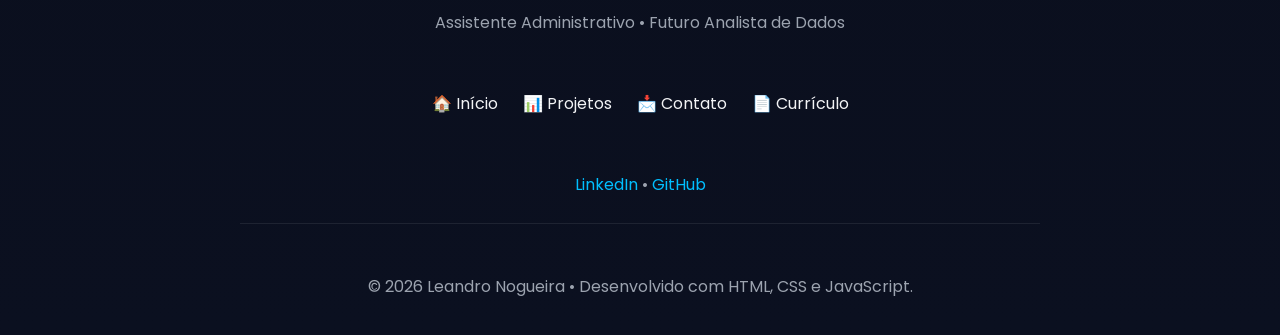
==== commit 8f1e938b: "Update certificados.html" ====
--- a/certificados.html
+++ b/certificados.html
@@ -493,9 +493,9 @@
 
 <div class="card">
 
-<h3>Hackathon Tech FMU</h3>
-
-<p>Hackathon • 2025</p>
+<h3>Trello</h3>
+
+<p>Funcionalidades e Aplicação</p>
 
 <a href="hackathon-tech-fmu-2025-2.pdf" target="_blank">
 
@@ -635,7 +635,7 @@
 
 </p>
 
-<a href="projetos.html#projetos">
+<a href="projetos.html">
 
 Ver Projetos →
 
